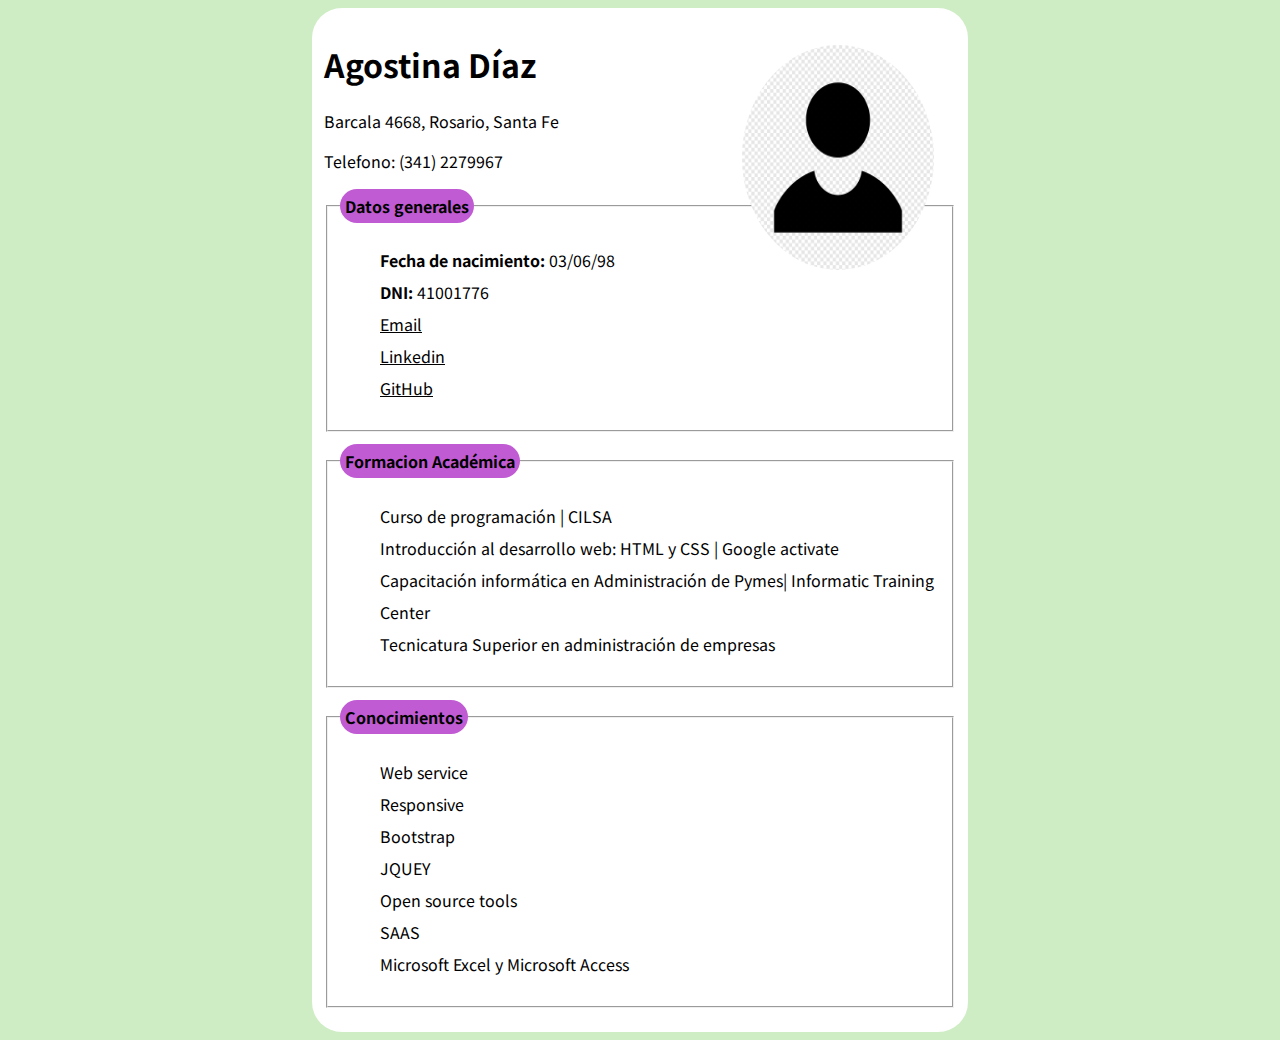
==== index.html @ 6d91749c "Add files via upload" ====
<!DOCTYPE html>
<html lang="en">
<head>
	<meta charset="UTF-8">

	<title>Agostina Díaz</title>

	<link href="https://fonts.googleapis.com/css2?family=Noto+Sans+KR:wght@100;400&display=swap" rel="stylesheet">

	<link rel=stylesheet href="cv.css" type="text/css">

</head>
<body>


	<div class="cuerpo">

		<h1>Agostina Díaz</h1>
		<p> Barcala 4668, Rosario, Santa Fe</p>
		<p> Telefono: (341) 2279967</p>

		<div><img src="
			imagenes/logo.png" alt="Foto de perfil"/> </div>

		<fieldset>
			<legend>Datos generales</legend>
			<ul>
				<li><span>Fecha de nacimiento: </span> 03/06/98</li>
				<li> <span>DNI:</span> 41001776</li>
				<li class="links">	<a href="mailto:diaz.agostinahotmail.com ">Email</a> </li>
				<li class="links"> <a href="https://www.linkedin.com/in/agostina-d-504789119/"> Linkedin</a>
				<li class="links"><a href="https://github.com/Agostinad">GitHub</a></li>	
			
			</ul>

		</fieldset>
		<fieldset>
		<legend>Formacion Académica</legend>
		<ul>
		   <li>Curso de programación | CILSA </li>	
		    <li>Introducción al desarrollo web: HTML y CSS | Google activate</li>
		    <li>Capacitación informática en Administración de Pymes| Informatic Training Center </li>
		    <li>Tecnicatura Superior en administración de empresas</li>
		</ul>	
		</fieldset>
		<fieldset>
			<legend>Conocimientos</legend>
		<ul>
			 <li>Web service</li>
			 <li> Responsive</li>
		 	 <li>Bootstrap</li>
			 <li>JQUEY </li>
			 <li>Open source tools</li>
			  <li>SAAS</li>
			  <li>Microsoft Excel y Microsoft Access</li>
			  
		</ul>	

		</fieldset>

		
	</div>
	
	<script type="text/javascript" src="intro.js">
		
	</script>

	
</body>
</html>
---- cv.css ----
body{
			font-family: 'Noto Sans KR', sans-serif;
			background-color: #CFEDC4 ;
		}
		div.cuerpo{

			background-color: white; 
			border-radius: 30px ;
			padding: 12px;
			width: 50%;
			margin: 0 auto; 
		}

		img{

			width: 15%; 
			height: 25%;
			position: absolute;
			bottom: 70%;
			left: 58%;
			border-radius: 50%;


		}

		fieldset{
			margin-bottom: 12px;
		}
		legend{
			background-color: #C15BD4;
			padding: 5px;
			border-radius: 20px;
			font-weight: bold;
		}
		ul {
    		list-style: none;
		}
		span{
			font-weight: bold;
		}

		a {
			color: black;

		}

		li{
			line-height: 200%;
		}
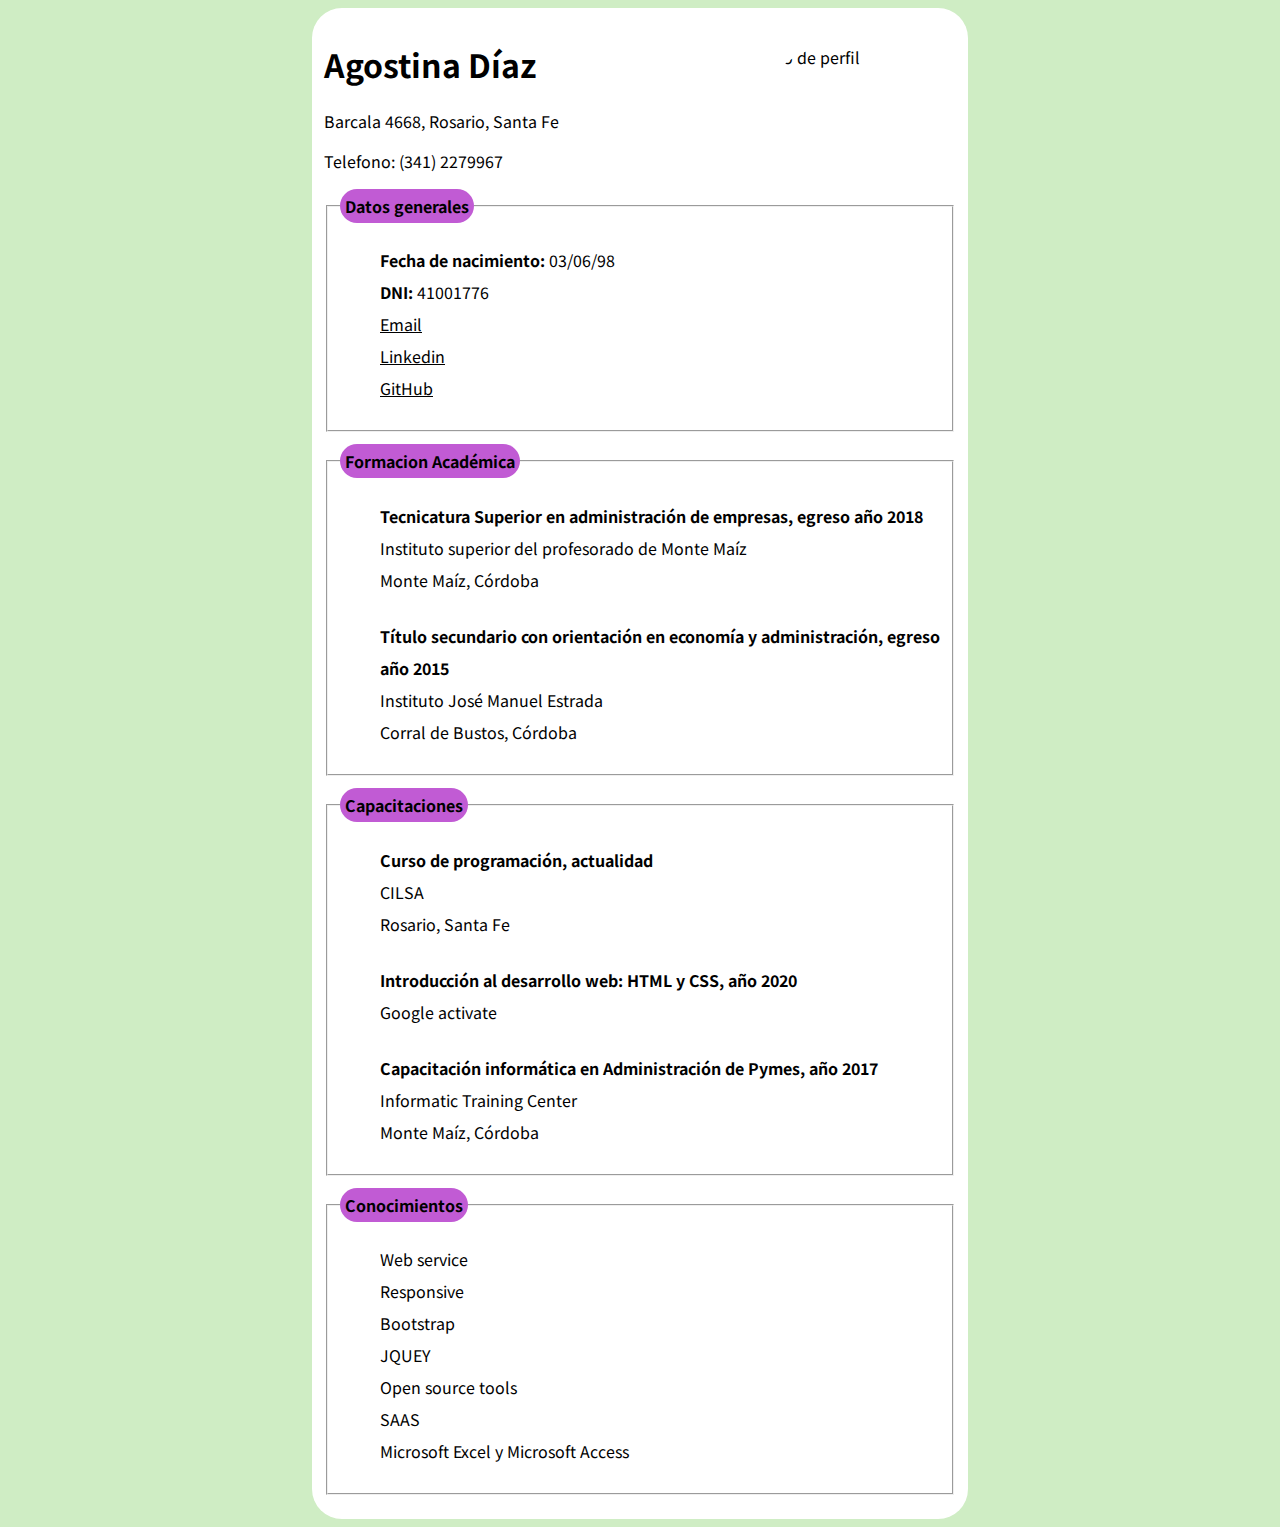
==== commit 8edec79f: "Update index.html" ====
--- a/index.html
+++ b/index.html
@@ -20,14 +20,14 @@
 		<p> Telefono: (341) 2279967</p>
 
 		<div><img src="
-			imagenes/logo.png" alt="Foto de perfil"/> </div>
+			imagenes/foto.jpeg" alt="Foto de perfil"/> </div>
 
 		<fieldset>
 			<legend>Datos generales</legend>
 			<ul>
 				<li><span>Fecha de nacimiento: </span> 03/06/98</li>
 				<li> <span>DNI:</span> 41001776</li>
-				<li class="links">	<a href="mailto:diaz.agostinahotmail.com ">Email</a> </li>
+				<li class="links">	<a href="mailto:diaz.agostina@hotmail.com ">Email</a> </li>
 				<li class="links"> <a href="https://www.linkedin.com/in/agostina-d-504789119/"> Linkedin</a>
 				<li class="links"><a href="https://github.com/Agostinad">GitHub</a></li>	
 			
@@ -37,11 +37,33 @@
 		<fieldset>
 		<legend>Formacion Académica</legend>
 		<ul>
-		   <li>Curso de programación | CILSA </li>	
-		    <li>Introducción al desarrollo web: HTML y CSS | Google activate</li>
-		    <li>Capacitación informática en Administración de Pymes| Informatic Training Center </li>
-		    <li>Tecnicatura Superior en administración de empresas</li>
+		   
+		    <li><b>Tecnicatura Superior en administración de empresas, egreso año 2018 </b> </li>
+		    <li>Instituto superior del profesorado de Monte Maíz</li>
+		    <li>Monte Maíz, Córdoba</li>
+		    
+		  	<br>
+		    <Li><b>Título secundario con orientación en economía y administración, egreso año 2015</b></Li>
+		    <li> Instituto José Manuel Estrada </li>
+		    <li>Corral de Bustos, Córdoba</li> 
+		
 		</ul>	
+
+		</fieldset>
+
+		<fieldset>
+			<legend>Capacitaciones</legend>
+			<ul>
+		    <li> <b>Curso de programación, actualidad</b></li>
+		    <li>CILSA</li>
+		    <li>Rosario, Santa Fe</li>
+		    <br>
+		    <li><b>Introducción al desarrollo web: HTML y CSS, año 2020 </b></li>
+		    <li> Google activate</li>
+		    <br>
+		    <li><b>Capacitación informática en Administración de Pymes, año 2017 </b></li>
+		    <li>Informatic Training Center </li>
+		    <li> Monte Maíz, Córdoba</li>
 		</fieldset>
 		<fieldset>
 			<legend>Conocimientos</legend>
@@ -61,10 +83,8 @@
 		
 	</div>
 	
-	<script type="text/javascript" src="intro.js">
-		
-	</script>
+	
 
 	
 </body>
-</html>+</html>
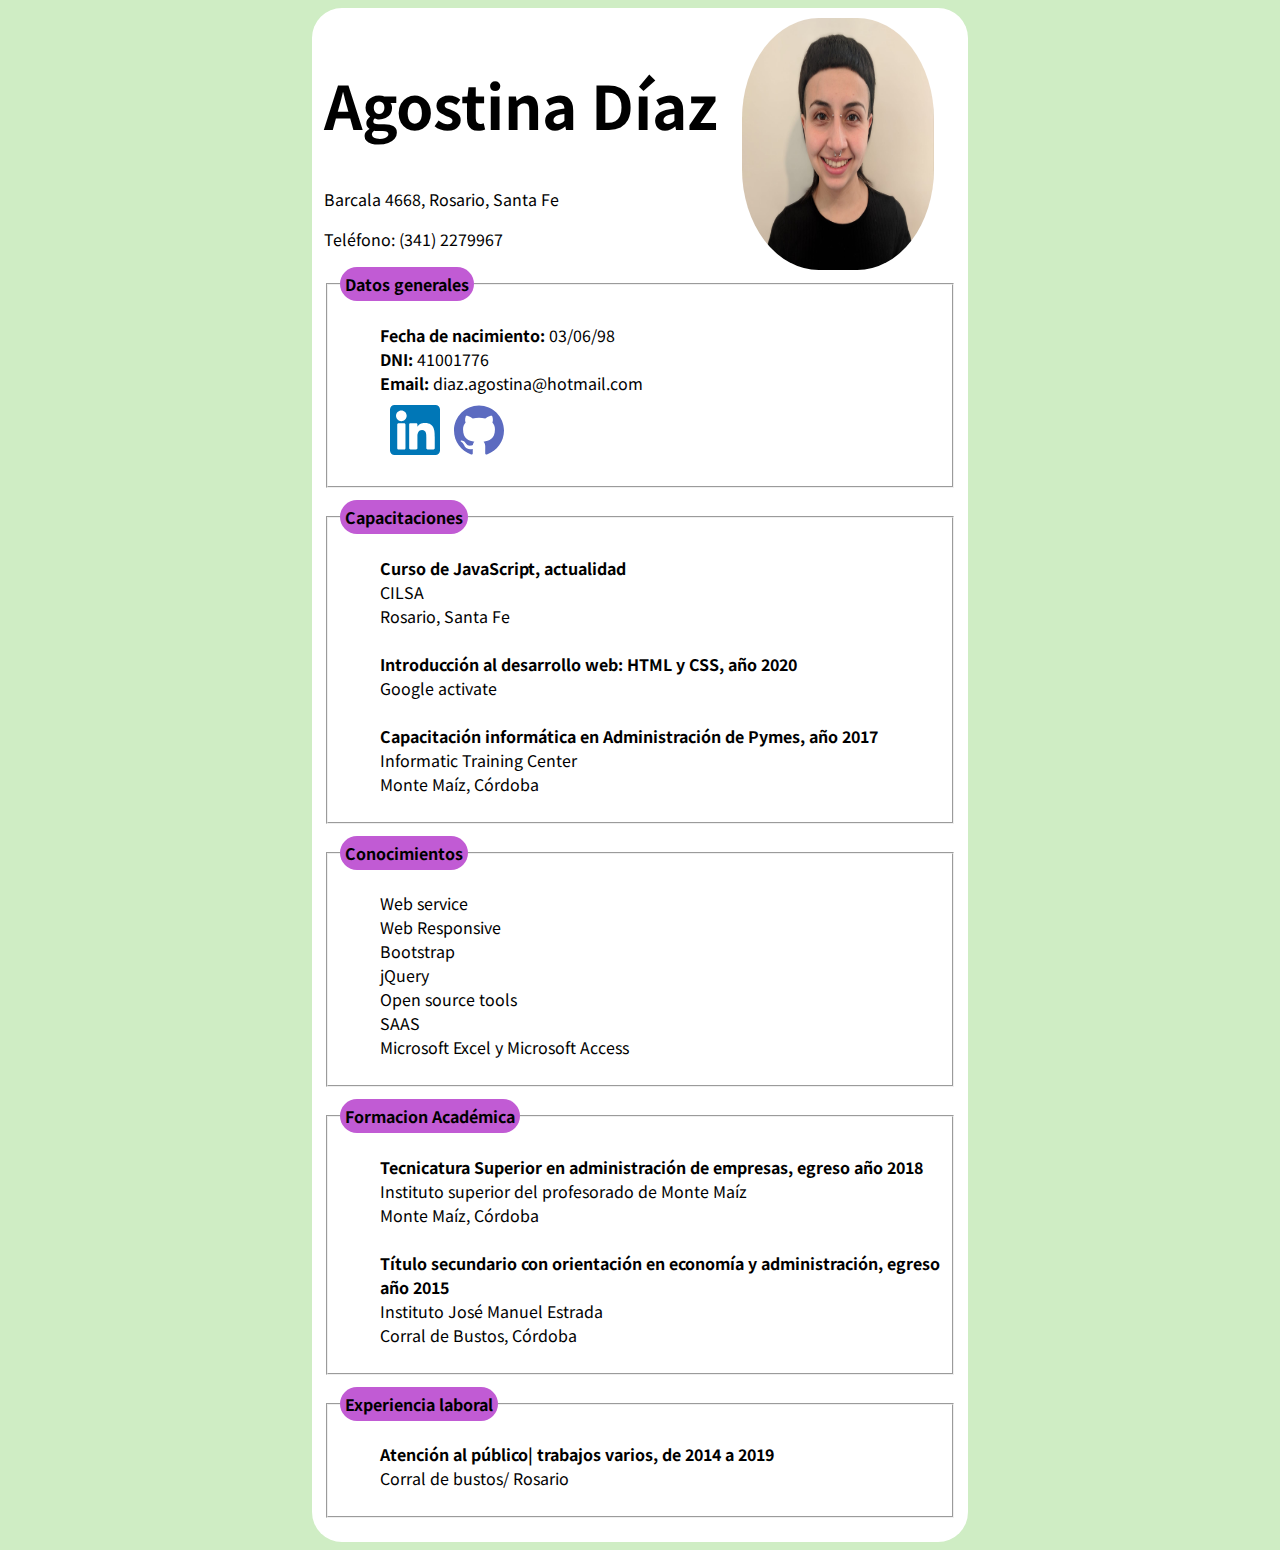
==== commit 216cd442: "Add files via upload" ====
--- a/index.html
+++ b/index.html
@@ -17,23 +17,55 @@
 
 		<h1>Agostina Díaz</h1>
 		<p> Barcala 4668, Rosario, Santa Fe</p>
-		<p> Telefono: (341) 2279967</p>
+		<p> Teléfono: (341) 2279967</p>
 
 		<div><img src="
-			imagenes/foto.jpeg" alt="Foto de perfil"/> </div>
+			imagenes/foto.jpeg" class="perfil" alt="Foto de perfil"/> </div>
 
 		<fieldset>
 			<legend>Datos generales</legend>
 			<ul>
 				<li><span>Fecha de nacimiento: </span> 03/06/98</li>
 				<li> <span>DNI:</span> 41001776</li>
-				<li class="links">	<a href="mailto:diaz.agostina@hotmail.com ">Email</a> </li>
-				<li class="links"> <a href="https://www.linkedin.com/in/agostina-d-504789119/"> Linkedin</a>
-				<li class="links"><a href="https://github.com/Agostinad">GitHub</a></li>	
+				<li > <span>Email:</span> diaz.agostina@hotmail.com</li>
+				<li class="logo"> <a title="LinkedIn" href="https://www.linkedin.com/in/agostina-d-504789119/"><img class="logo" src="imagenes/linkedin.svg" alt="LinkedIn" /></a> </li>
+
+				<li class="logo"><a title="GitHub" href="https://github.com/Agostinad"> <img class="logo" src="imagenes/github.svg" alt="GitHub"></a></li>	
 			
 			</ul>
 
 		</fieldset>
+	
+		<fieldset>
+			<legend>Capacitaciones</legend>
+			<ul>
+		    <li> <b>Curso de JavaScript, actualidad</b></li>
+		    <li>CILSA</li>
+		    <li>Rosario, Santa Fe</li>
+		    <br>
+		    <li><b>Introducción al desarrollo web: HTML y CSS, año 2020 </b></li>
+		    <li> Google activate</li>
+		    <br>
+		    <li><b>Capacitación informática en Administración de Pymes, año 2017 </b></li>
+		    <li>Informatic Training Center </li>
+		    <li> Monte Maíz, Córdoba</li>
+		</fieldset>
+	
+	<fieldset>
+			<legend>Conocimientos</legend>
+		<ul>
+			 <li>Web service</li>
+			 <li>Web Responsive</li>
+		 	 <li>Bootstrap</li>
+			 <li>jQuery </li>
+			 <li>Open source tools</li>
+			  <li>SAAS</li>
+			  <li>Microsoft Excel y Microsoft Access</li>
+			  
+		</ul>	
+
+		</fieldset>
+
 		<fieldset>
 		<legend>Formacion Académica</legend>
 		<ul>
@@ -51,35 +83,18 @@
 
 		</fieldset>
 
+
 		<fieldset>
-			<legend>Capacitaciones</legend>
-			<ul>
-		    <li> <b>Curso de programación, actualidad</b></li>
-		    <li>CILSA</li>
-		    <li>Rosario, Santa Fe</li>
-		    <br>
-		    <li><b>Introducción al desarrollo web: HTML y CSS, año 2020 </b></li>
-		    <li> Google activate</li>
-		    <br>
-		    <li><b>Capacitación informática en Administración de Pymes, año 2017 </b></li>
-		    <li>Informatic Training Center </li>
-		    <li> Monte Maíz, Córdoba</li>
-		</fieldset>
-		<fieldset>
-			<legend>Conocimientos</legend>
+		<legend>Experiencia laboral</legend>
 		<ul>
-			 <li>Web service</li>
-			 <li> Responsive</li>
-		 	 <li>Bootstrap</li>
-			 <li>JQUEY </li>
-			 <li>Open source tools</li>
-			  <li>SAAS</li>
-			  <li>Microsoft Excel y Microsoft Access</li>
-			  
+		   
+		    <li><b>Atención al público| trabajos varios, de 2014 a 2019</b> </li>
+		    <li>Corral de bustos/ Rosario</li>
+		    
+		
 		</ul>	
 
 		</fieldset>
-
 		
 	</div>
 	
@@ -87,4 +102,4 @@
 
 	
 </body>
-</html>
+</html>--- a/cv.css
+++ b/cv.css
@@ -11,15 +11,39 @@
 			margin: 0 auto; 
 		}
 
-		img{
+		h1 {
+			font-size: 
+			60px;
+
+		}
+
+
+
+		img.perfil{
 
 			width: 15%; 
-			height: 25%;
+			height: 28%;
 			position: absolute;
 			bottom: 70%;
 			left: 58%;
-			border-radius: 50%;
+			border-radius: 40%;
 
+
+		}
+
+		img.logo{
+			width: 50px;
+			height: 50px;
+			padding right: 10px;
+			padding-left: 10px;
+			padding-top: 10px;
+
+		}
+
+	
+
+		li.logo{
+			display: inline;
 
 		}
 
@@ -35,6 +59,9 @@
 		ul {
     		list-style: none;
 		}
+
+		
+
 		span{
 			font-weight: bold;
 		}
@@ -45,5 +72,5 @@
 		}
 
 		li{
-			line-height: 200%;
+			line-height: 150%;
 		}
